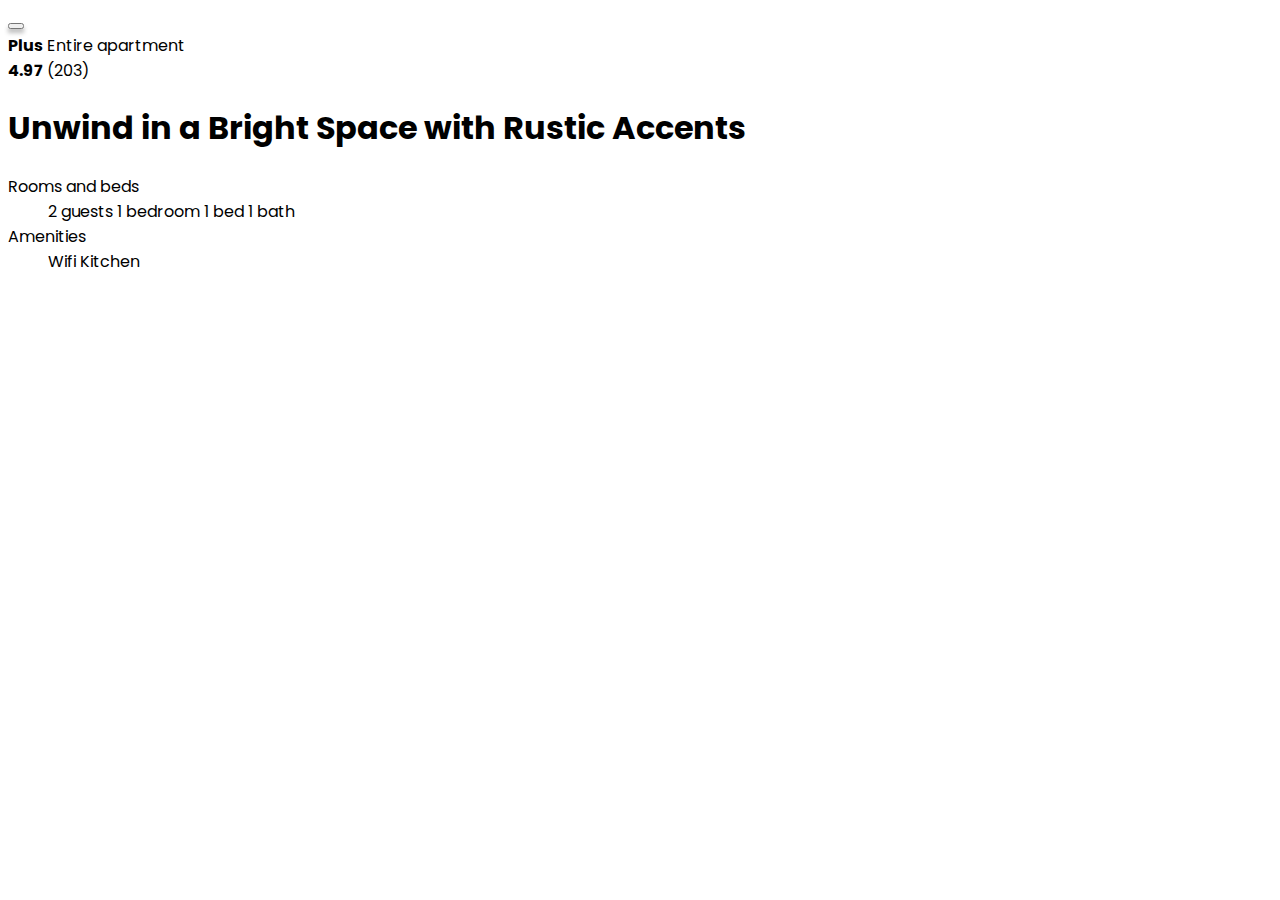
==== background/index.html @ b2418dc8 "add practices" ====
<!DOCTYPE html>
<html lang="en">
  <head>
    <meta charset="UTF-8" />
    <meta name="viewport" content="width=device-width, initial-scale=1.0" />
    <title>Background</title>
    <link href="https://fonts.googleapis.com/css2?family=Poppins:wght@400;500&display=swap" rel="stylesheet"/>
    <link rel="stylesheet" href="./style.css" />
  </head>
  <body>
    <article class="card">
      <div class="card-image">
        <button type="button" class="like-button" aria-label="Like this property"></button>
        <!-- <img/> 대신 background-image를 활용해서 스타일 해보세요!  -->
        <!--<img src="./assets/img-house-vertical.jpeg" alt="Seoul AirBnB, hosted by Woohyeon Roh"/>-->
      </div>

      <div class="card-content">
        <header class="card-header">
          <div class="property-type">
            <strong class="plus-badge">Plus</strong>
            <span>Entire apartment</span>
          </div>

          <div class="property-rate">
            <strong aria-label="Review: 4.97">
              4.97
            </strong>
            <span aria-label="Total 203 reviews">(203)</span>
          </div>
        </header>

        <h1 class="card-title">
          Unwind in a Bright Space with Rustic Accents
        </h1>

        <div class="card-detail">
          <dl class="property-detail">
            <div>
              <dt class="sr-only">Rooms and beds</dt>
              <dd>
                <span>2 guests</span>
                <span>1 bedroom</span>
                <span>1 bed</span>
                <span>1 bath</span>
              </dd>
            </div>

            <div>
              <dt class="sr-only">Amenities</dt>
              <dd>
                <span>Wifi</span>
                <span>Kitchen</span>
              </dd>
            </div>
          </dl>
        </div>
      </div>
    </article>
  </body>
</html>
---- background/style.css ----
.like-button {
  box-shadow: 0px 4px 4px rgba(0, 0, 0, 0.25);
}

/* ▼ WHERE YOUR CODE BEGINS */
body {
    font-family: 'Poppins', sans-serif;
}
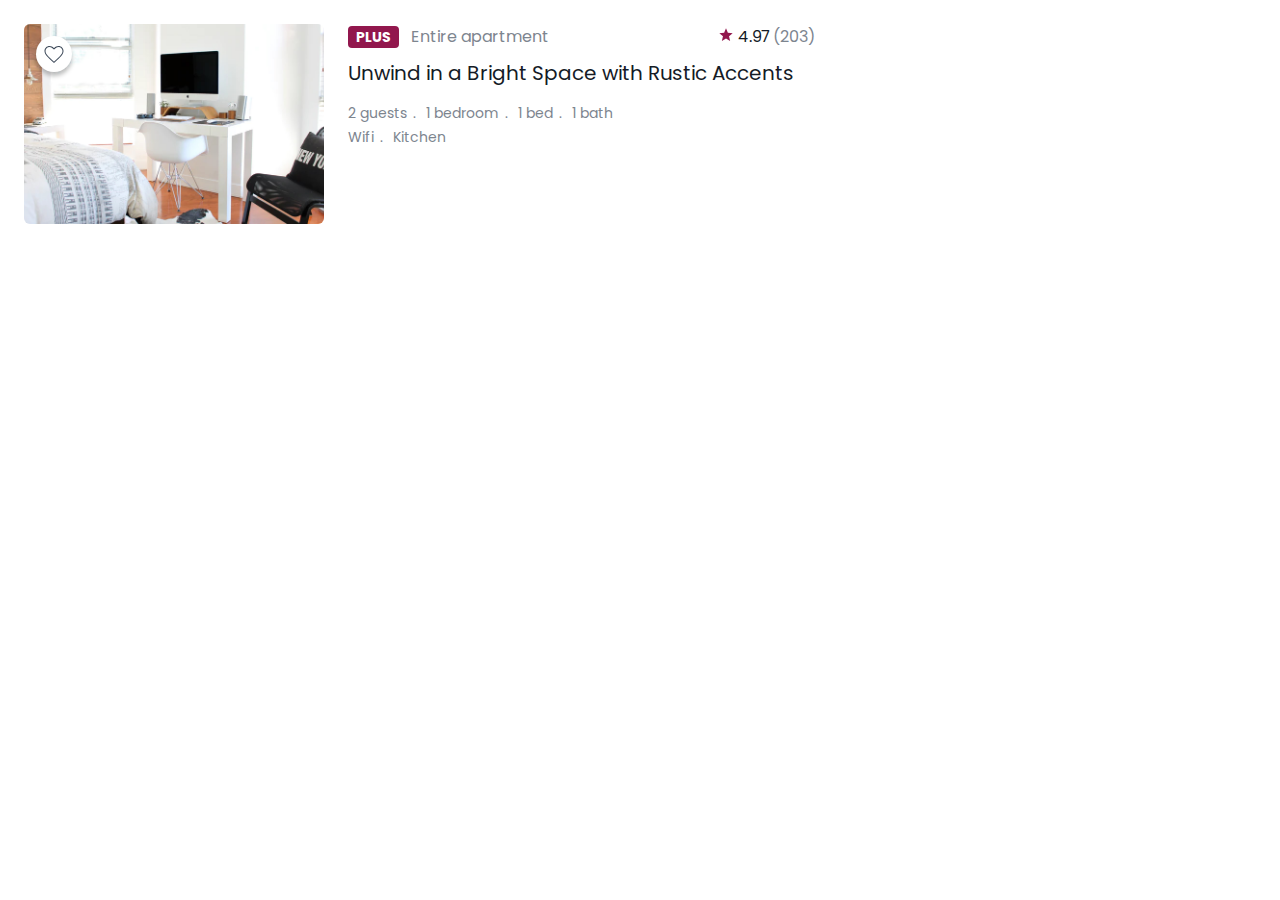
==== commit 8b628b29: "add practices" ====
--- a/background/index.html
+++ b/background/index.html
@@ -6,6 +6,7 @@
     <title>Background</title>
     <link href="https://fonts.googleapis.com/css2?family=Poppins:wght@400;500&display=swap" rel="stylesheet"/>
     <link rel="stylesheet" href="./style.css" />
+    <link href="https://fonts.googleapis.com/css2?family=Poppins:wght@400;500&display=swap" rel="stylesheet"/>
   </head>
   <body>
     <article class="card">
--- a/background/style.css
+++ b/background/style.css
@@ -3,6 +3,139 @@
 }
 
 /* ▼ WHERE YOUR CODE BEGINS */
+* {
+  box-sizing: border-box;
+  margin: 0;
+}
+
 body {
-    font-family: 'Poppins', sans-serif;
-}+  font-family: 'Poppins', sans-serif;
+}
+.sr-only {
+  position: absolute;
+  z-index: -1;
+  width: 1px;
+  height: 1px;
+  overflow: hidden;
+  opacity: 0;
+}
+.card {
+  display: flex;
+  width: 840px;
+  padding: 24px;
+  background-color: white;
+}
+
+.card-image {
+  position: relative;
+  width:300px;
+  height:200px; 
+  margin-right: 24px;
+  border-radius: 6px;
+  background-image: url('./assets/img-house.jpeg'); 
+  background-size: cover;
+  background-position: center center;
+}
+
+.like-button {
+  position: absolute;
+  top: 12px;
+  left: 12px;
+  width: 36px;
+  height: 36px;
+  border-radius: 50%;
+  border: none;
+  background-color: white;
+  background-image: url(./assets/icon-favorite.svg);
+  background-repeat: no-repeat;
+  background-size: 24 24px;
+  background-position: center center;
+  cursor: pointer;
+}
+
+.card-content {
+  flex-grow: 1;
+}
+
+.card-header {
+  display: flex;
+  justify-content: space-between;
+  align-items:center;
+  margin-bottom: 8px;
+}
+
+.plus-badge {
+  display:inline-block;
+  padding: 1px 8px;
+  margin-right: 8px; 
+  font-size: 14px;
+  line-height: 1.42857142857;
+  border-radius: 4px; 
+  text-transform: uppercase;
+  color:white;
+  background-color: #92174D;
+  ;
+}
+.property-type span{
+  font-size: 16px;
+  line-height: 1.25;
+  color:#7D858F;
+   ;
+} 
+
+.property-rate {
+  display: flex;
+  justify-content: flex-end;
+  align-items: center;
+  font-size: 16px;
+  line-height: 1.25;
+  color: #7d858f;
+}
+
+.property-rate strong::before {
+  content:'';
+  display:inline-block;
+  position:relative;
+  top: 1px;
+  width: 16px;
+  height: 16px;
+  background-image: url('./assets/icon-star.svg');
+  background-repeat:no-repeat;
+  background-size: contain;
+  background-position: center center;
+}
+
+.property-rate strong {
+  margin-right: 2px;
+  font-weight: 400;
+  color: #151B26;
+}
+
+
+.card-title {
+  font-size: 20px;
+  line-height: 1.6;
+  margin-bottom: 16px;
+  font-weight: 400;
+  color: #151B26;
+}
+.property-detail {
+  font-size: 14px;
+  line-height: 1.14285714286;
+  color: #7D858F;
+}
+
+.property-detail div:first-child {
+  margin-bottom: 8px;
+  }
+  
+.property-detail dd span::after {
+  content:'.';
+  margin: 0 6px;
+}
+
+.property-detail dd span:last-child::after {
+content: '';
+margin:0;
+}
+
